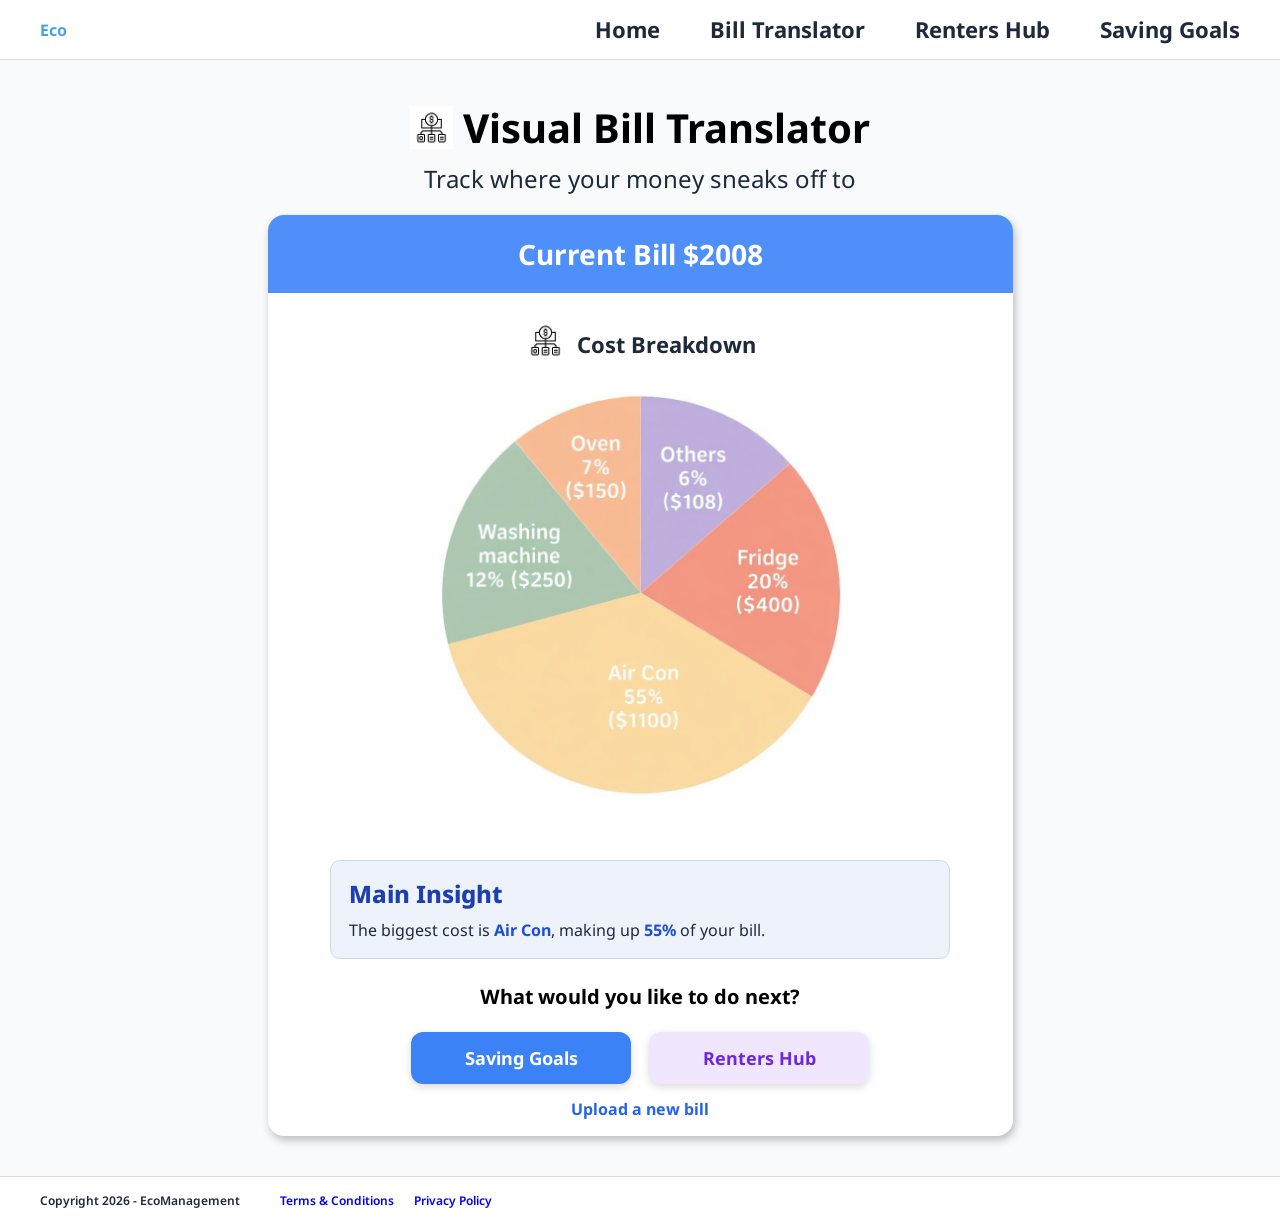
==== bill-translator.html @ 63bab9c0 "Bill Translator Re-Evaluation Design" ====
<!DOCTYPE html>
<html lang="en">
<head>
  <meta charset="UTF-8">
  <title>Bill Translator - EcoManagement</title>
  <meta name="viewport" content="width=device-width, initial-scale=1.0">
  <link rel="stylesheet" href="https://fonts.googleapis.com/css2?family=Noto+Sans+Georgian:wght@400;600&display=swap">
  <link rel="stylesheet" href="bill-translator.css">
</head>

<body>

<header>
    <div class="logo">Eco</div>
    <nav>
        <a href="index.html" class="nav-link">Home</a>
        <a href="bill-translator.html" class="nav-link">Bill Translator</a>
        <a href="renters-hub.html" class="nav-link ">Renters Hub</a>
        <a href="saving-goals.html" class="nav-link">Saving Goals</a>
    </nav>
</header>

<main class="container">

    <div class="title-box">

        <div class="title-row">
            <img src="icons/visual-bill-icon.png" alt="Bill Translator Icon" class="title-icon">
            <h1>Visual Bill Translator</h1>
        </div>
        
        <p>Track where your money sneaks off to</p>
    </div>

    <div class="renters-card">

        <div class="bill-header">
            <h2>Current Bill $2008</h2>
        </div>

        <div class="bill-body">
            <div class="breakdown-title">
                <img src="icons/visual-bill-icon.png" alt="Bill Translator Icon" class="title-icon">
                <h3>Cost Breakdown</h3>
            </div>

            <img src="icons/chart.png" alt="Bill cost breakdown pie chart" class="bill-chart">
        </div>

        <div class="insight-box">
            <h4>Main Insight</h4>
            <p>The biggest cost is <span>Air Con</span>, making up <span>55%</span> of your bill.</p>
        </div>

        <div class="next-step">
            <h3>What would you like to do next?</h3>
            
            <div class="action-buttons">
                <a href="saving_goals.html" class="action-btn primary-btn">Saving Goals</a>
                <a href="renters-hub.html" class="action-btn secondary-btn">Renters Hub</a>
            </div>

            <a href="#" class="upload-link">Upload a new bill</a>
        </div>

    </div>

</main>

<footer>
    <span>Copyright 2026 - EcoManagement</span>
    <a href="terms.html">Terms & Conditions</a>
    <a href="privacy.html">Privacy Policy</a>
</footer>

</body>
</html>
---- bill-translator.css ----
* {
    margin: 0;
    padding: 0;
    box-sizing: border-box;
    font-family: "Noto Sans Georgian", sans-serif;
}

body {
    background: #F8FAFC;
    display: flex;
    flex-direction: column;
    min-height: 100vh;
}

header {
    display: flex;
    justify-content: space-between;
    align-items: center;
    padding: 15px 40px;
    background: #fff;
    border-bottom: 1px solid #ddd;
}

.logo {
    font-weight: bold;
    color: #4aa3df;
}

nav {
    display: flex;
    gap: 50px;
}

.nav-link {
    color: #1E293B;
    font-size: 22px;
    font-weight: 700;
    text-decoration: none;
}

.nav-link:hover,
.nav-link:active {
    color: #4E8FF9;
}

.nav-link-active {
    color: #4E8FF9;
}

.container {
    flex: 1;
    display: flex;
    flex-direction: column;
    align-items: center;
    padding: 40px 20px;
}

.title-box {
    text-align: center;
    margin-bottom: 20px;
    max-width: 500px;
}

.title-row {
    display: flex;
    align-items: center;
    justify-content: center;
    gap: 10px;
}

.title-box h1 {
    font-size: 40px;
    font-weight: 700;
    margin-bottom: 7px;
}

.title-box p {
    color: #1E293B;
    text-align: center;
    font-size: 24px;
    font-weight: 400;
}

.title-icon {
    width: 43px;
    height: 43px;
    margin-bottom: 7px;
}

.renters-card {
    width: 745px;
    border-radius: 16px;
    background: #FFF;
    box-shadow: 2px 4px 8px 0 rgba(0, 0, 0, 0.25);
    overflow: hidden;
    padding: 0px;
}

.bill-header {
    background: #4E8FF9;
    color: #fff;
    text-align: center;
    padding: 20px 16px;

    & h2 {
        font-size: 28px;
        font-weight: 700;
        margin: 0;
    }
}

.bill-body {
    padding: 26px 32px 36px;
    display: flex;
    flex-direction: column;
    align-items: center;
}

.breakdown-title {
    display: flex;
    align-items: center;
    gap: 10px;
    margin-bottom: 18px;

    & h3 {
        font-size: 22px;
        font-weight: 700;
        color: #1E293B;
        margin: 0;
    }
}

.breakdown-icon {
    width: 24px;
    height: 24px;
}

.bill-chart {
    width: 100%;
    max-width: 420px;
    height: auto;
    display: block;
}

.insight-box {
    width: 100%;
    max-width: 620px;
    margin: auto;
    background: #EEF3FB;
    border: 1px solid #C9D8F0;
    border-radius: 10px;
    padding: 16px 18px;
    margin-top: 20px;
    margin-bottom: 24px;

    & h4 {
        color: #1E40AF;
        font-size: 24px;
        font-weight: 800;
        margin-bottom: 8px;
    }

    & p {
        color: #1E293B;
        font-size: 16px;
        font-weight: 400;
        line-height: 1.5;
    }

    & p span {
        color: #1D4ED8;
        font-weight: 700;
    }
}

.next-step {
    width: 100%;
    text-align: center;
    padding-bottom: 16px;

    & h3 {
        color: #000;
        font-size: 20px;
        font-weight: 700;
        margin-bottom: 22px;
    }
}

.action-buttons {
    display: flex;
    justify-content: center;
    gap: 18px;
    margin-bottom: 14px;
    flex-wrap: wrap;
}

.action-btn {
    min-width: 220px;
    padding: 14px 24px;
    border-radius: 12px;
    text-decoration: none;
    font-size: 18px;
    font-weight: 700;
    text-align: center;
    display: inline-block;
    box-shadow: 0 3px 8px rgba(0, 0, 0, 0.15);
}

.primary-btn {
    background: #3B82F6;
    color: #fff;
}

.secondary-btn {
    background: #F0E7FF;
    color: #6D28D9;
}

.upload-link {
    color: #2563EB;
    font-size: 16px;
    font-weight: 700;
    text-decoration: none;
}

.upload-link:hover {
    text-decoration: underline;
}

footer {
    display: flex;
    gap: 20px;
    padding: 15px 40px;
    background: #fff;
    border-top: 1px solid #ddd;
    font-size: 12px;
    color: #1E293B;
    font-weight: 600;
}

footer span {
    margin-right: 20px;
}

footer a {
    text-decoration: none;
}
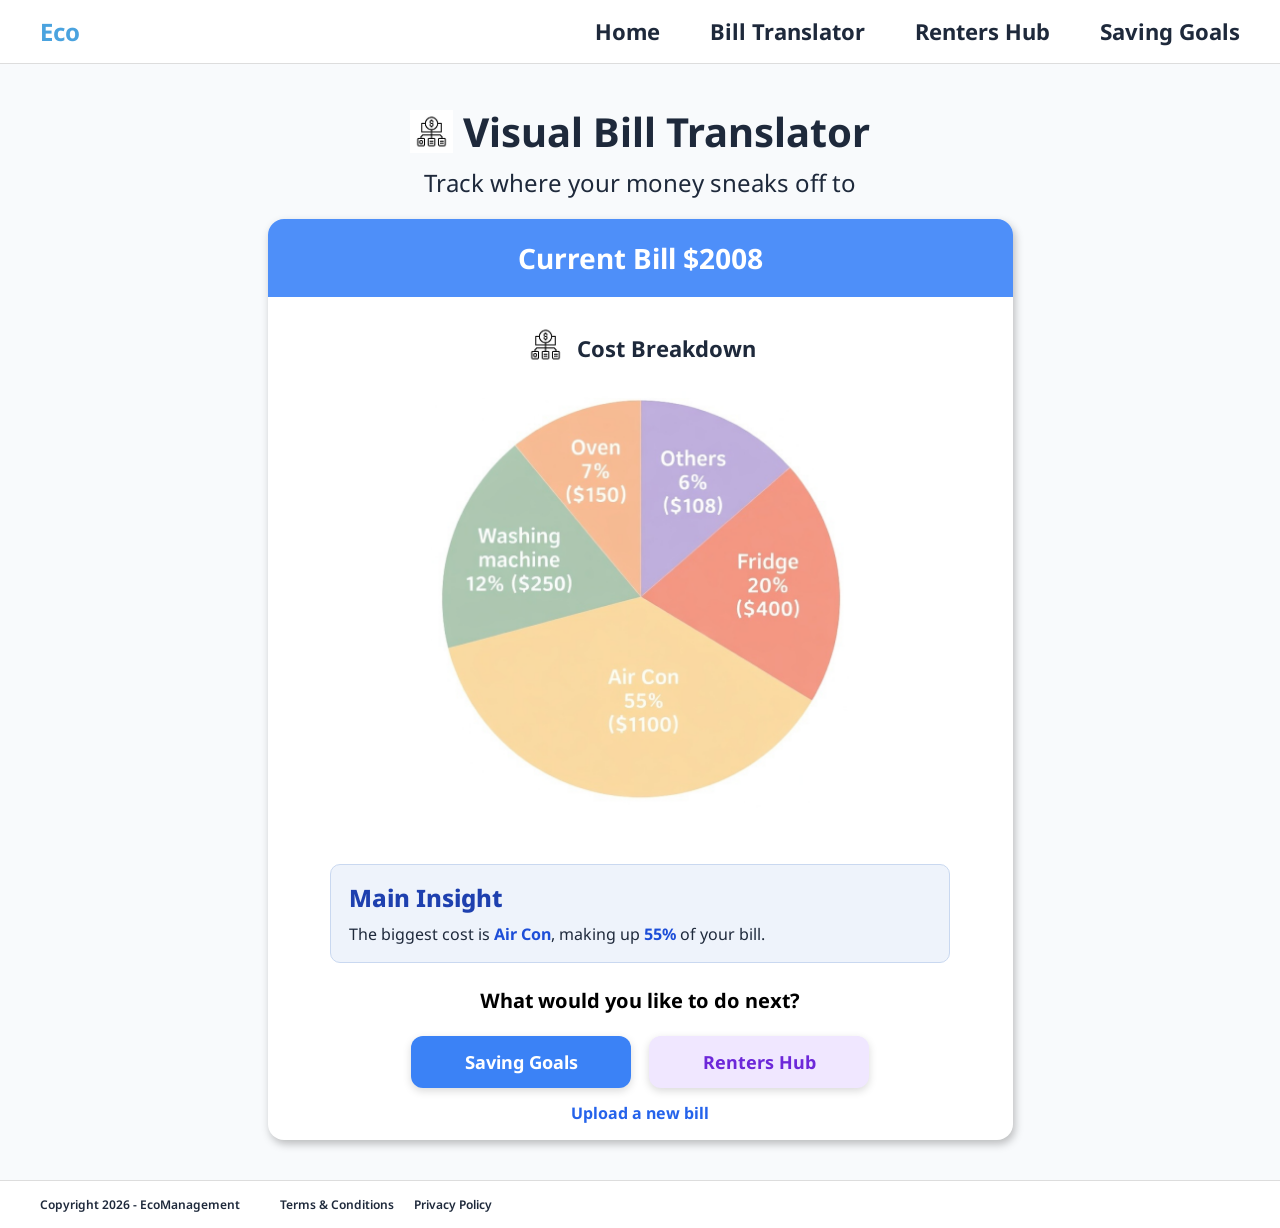
==== commit 29b52988: "Applying global.css to all HTML" ====
--- a/bill-translator.html
+++ b/bill-translator.html
@@ -5,6 +5,7 @@
   <title>Bill Translator - EcoManagement</title>
   <meta name="viewport" content="width=device-width, initial-scale=1.0">
   <link rel="stylesheet" href="https://fonts.googleapis.com/css2?family=Noto+Sans+Georgian:wght@400;600&display=swap">
+  <link rel="stylesheet" href="global.css">
   <link rel="stylesheet" href="bill-translator.css">
 </head>
 
@@ -60,7 +61,7 @@
                 <a href="renters-hub.html" class="action-btn secondary-btn">Renters Hub</a>
             </div>
 
-            <a href="#" class="upload-link">Upload a new bill</a>
+            <a href="index.html" class="upload-link">Upload a new bill</a>
         </div>
 
     </div>
--- a/global.css
+++ b/global.css
@@ -0,0 +1,109 @@
+* {
+    margin: 0;
+    padding: 0;
+    box-sizing: border-box;
+    font-family: "Noto Sans Georgian", sans-serif;
+}
+
+:root {
+    /*backgrounds*/
+    --clr-bg-page:    #F8FAFC;  
+    --clr-bg-surface: #FFFFFF;   
+    --clr-bg-info:    #EFF6FF;  
+
+    /*text*/
+    --clr-text-primary:   #1E293B;  
+    --clr-text-secondary: #64748B;  
+    --clr-text-info:      #1E40AF;  
+
+    /*misc*/
+    --clr-brand:       #4AA3DF;  
+    --clr-accent:      #4E8FF9;  
+    --clr-btn-hover:   #3B82F6;  
+    --clr-btn-default: #CBD5E1;  
+
+    /*borders*/
+    --clr-border:        #DDDDDD;  
+    --clr-border-upload: #CBD5E1;  
+    --clr-border-info:   #BFDBFE;  
+}
+
+body {
+    background: #F8FAFC;
+    display: flex;
+    flex-direction: column;
+    min-height: 100vh;
+    color: #1E293B;
+}
+
+.container {
+    flex: 1;
+    display: flex;
+    flex-direction: column;
+    align-items: center;
+    padding: 40px 20px;
+}
+
+header {
+    display: flex;
+    justify-content: space-between;
+    align-items: center;
+    padding: 15px 40px;
+    background: #FFF;
+    border-bottom: 1px solid #DDD;
+}
+
+.logo {
+    font-size: 24px;
+    font-weight: bold;
+    color: #4AA3DF;
+}
+
+nav {
+    display: flex;
+    gap: 50px;
+}
+
+.nav-link {
+    color: #1E293B;
+    font-size: 22px;
+    font-weight: 700;
+    text-decoration: none;
+    transition: color 0.2s ease;
+}
+
+.nav-link:hover,
+.nav-link-active {
+    color: #4E8FF9;
+}
+
+.home {
+    text-decoration: none;
+    color: #1E293B;
+    font-size: 16px;
+    font-weight: 600;
+}
+
+footer {
+    display: flex;
+    gap: 20px;
+    padding: 15px 40px;
+    background: #FFF;
+    border-top: 1px solid #DDD;
+    font-size: 12px;
+    font-weight: 600;
+    color: #1E293B;
+}
+
+footer span {
+    margin-right: 20px;
+}
+
+footer a {
+    text-decoration: none;
+    color: #1E293B;
+}
+
+footer a:hover {
+    color: #4E8FF9;
+}
--- a/bill-translator.css
+++ b/bill-translator.css
@@ -1,52 +1,3 @@
-* {
-    margin: 0;
-    padding: 0;
-    box-sizing: border-box;
-    font-family: "Noto Sans Georgian", sans-serif;
-}
-
-body {
-    background: #F8FAFC;
-    display: flex;
-    flex-direction: column;
-    min-height: 100vh;
-}
-
-header {
-    display: flex;
-    justify-content: space-between;
-    align-items: center;
-    padding: 15px 40px;
-    background: #fff;
-    border-bottom: 1px solid #ddd;
-}
-
-.logo {
-    font-weight: bold;
-    color: #4aa3df;
-}
-
-nav {
-    display: flex;
-    gap: 50px;
-}
-
-.nav-link {
-    color: #1E293B;
-    font-size: 22px;
-    font-weight: 700;
-    text-decoration: none;
-}
-
-.nav-link:hover,
-.nav-link:active {
-    color: #4E8FF9;
-}
-
-.nav-link-active {
-    color: #4E8FF9;
-}
-
 .container {
     flex: 1;
     display: flex;
@@ -225,23 +176,4 @@
 
 .upload-link:hover {
     text-decoration: underline;
-}
-
-footer {
-    display: flex;
-    gap: 20px;
-    padding: 15px 40px;
-    background: #fff;
-    border-top: 1px solid #ddd;
-    font-size: 12px;
-    color: #1E293B;
-    font-weight: 600;
-}
-
-footer span {
-    margin-right: 20px;
-}
-
-footer a {
-    text-decoration: none;
 }
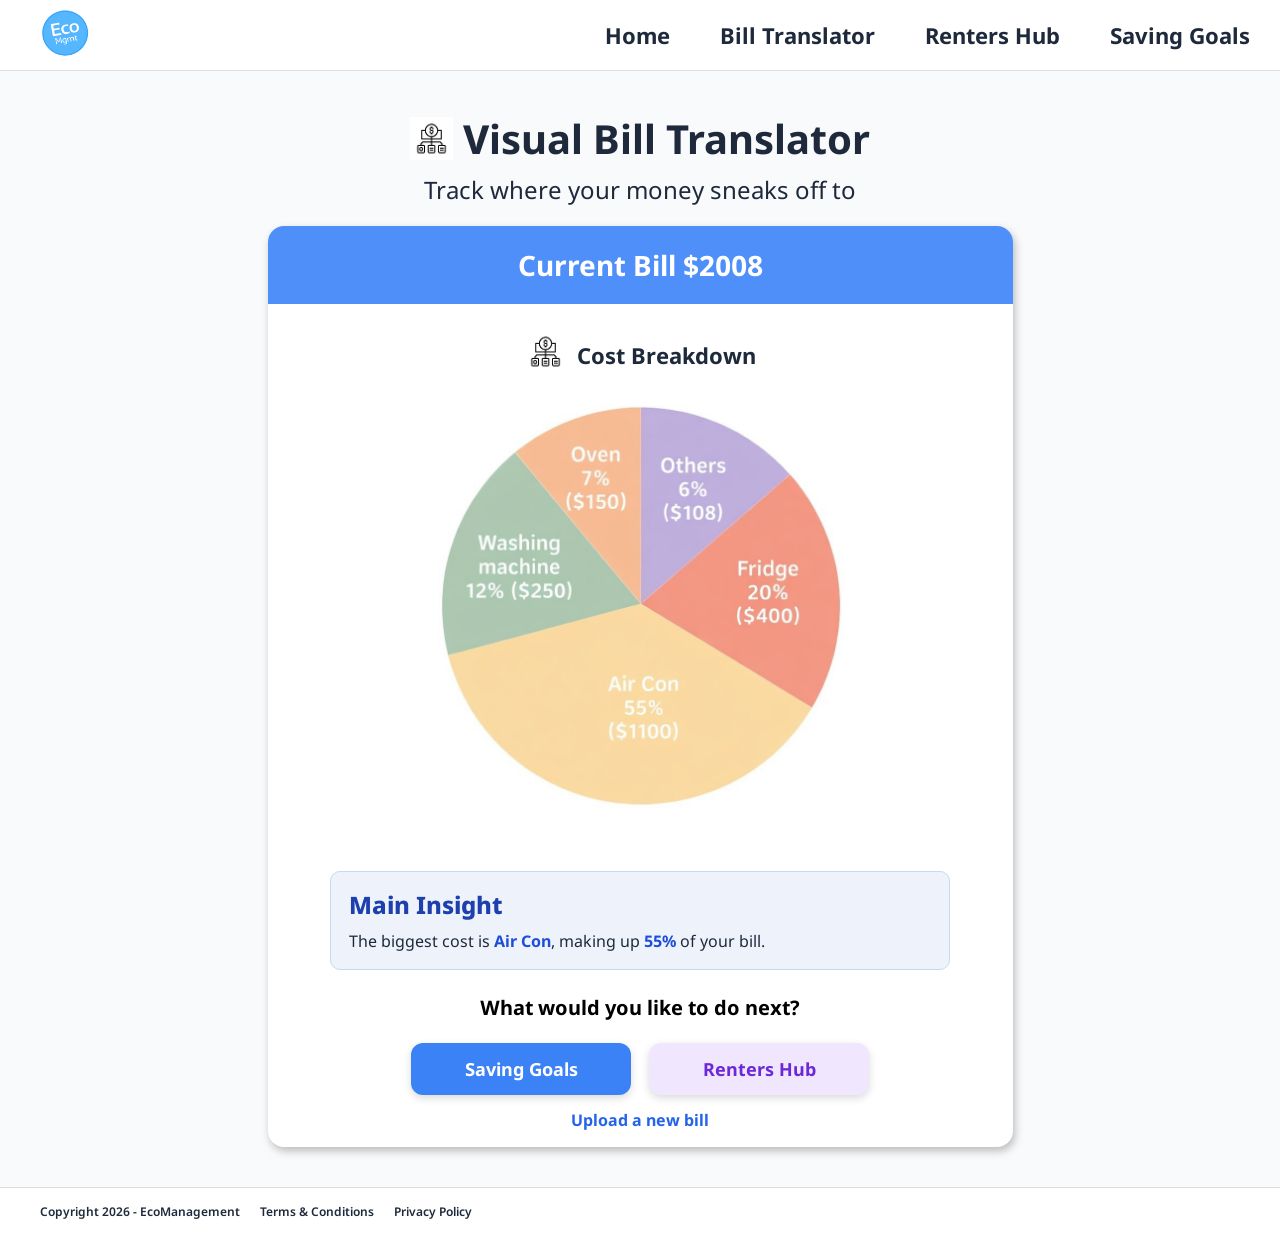
==== commit 75520d87: "Nav / Footer Fix" ====
--- a/bill-translator.html
+++ b/bill-translator.html
@@ -1,4 +1,6 @@
 <!DOCTYPE html>
+<!-- Author: Harry Montgomery
+     Page: Bill Translator -->
 <html lang="en">
 <head>
   <meta charset="UTF-8">
@@ -6,13 +8,14 @@
   <meta name="viewport" content="width=device-width, initial-scale=1.0">
   <link rel="stylesheet" href="https://fonts.googleapis.com/css2?family=Noto+Sans+Georgian:wght@400;600&display=swap">
   <link rel="stylesheet" href="global.css">
-  <link rel="stylesheet" href="bill-translator.css">
 </head>
 
 <body>
 
 <header>
-    <div class="logo">Eco</div>
+    <div class="logo">
+        <img src="icons/logo.png" alt="EcoManagement Logo">
+    </div>
     <nav>
         <a href="index.html" class="nav-link">Home</a>
         <a href="bill-translator.html" class="nav-link">Bill Translator</a>
@@ -21,19 +24,19 @@
     </nav>
 </header>
 
-<main class="container">
+<main class="bill-container">
 
-    <div class="title-box">
+    <div class="bill-title-box">
 
-        <div class="title-row">
-            <img src="icons/visual-bill-icon.png" alt="Bill Translator Icon" class="title-icon">
+        <div class="bill-title-row">
+            <img src="icons/visual-bill-icon.png" alt="Bill Translator Icon" class="bill-title-icon">
             <h1>Visual Bill Translator</h1>
         </div>
         
         <p>Track where your money sneaks off to</p>
     </div>
 
-    <div class="renters-card">
+    <div class="bill-renters-card">
 
         <div class="bill-header">
             <h2>Current Bill $2008</h2>
@@ -41,7 +44,7 @@
 
         <div class="bill-body">
             <div class="breakdown-title">
-                <img src="icons/visual-bill-icon.png" alt="Bill Translator Icon" class="title-icon">
+                <img src="icons/visual-bill-icon.png" alt="Bill Translator Icon" class="bill-title-icon">
                 <h3>Cost Breakdown</h3>
             </div>
 
@@ -57,7 +60,7 @@
             <h3>What would you like to do next?</h3>
             
             <div class="action-buttons">
-                <a href="saving_goals.html" class="action-btn primary-btn">Saving Goals</a>
+                <a href="saving-goals.html" class="action-btn primary-btn">Saving Goals</a>
                 <a href="renters-hub.html" class="action-btn secondary-btn">Renters Hub</a>
             </div>
 
--- a/global.css
+++ b/global.css
@@ -1,3 +1,9 @@
+/* 
+   Stylesheet developed collaboratively by OL10.
+   Final consolidation and integration by Harry Montgomery.
+*/
+
+/* Global */
 * {
     margin: 0;
     padding: 0;
@@ -44,19 +50,35 @@
     padding: 40px 20px;
 }
 
+/* Header */
 header {
     display: flex;
     justify-content: space-between;
     align-items: center;
-    padding: 15px 40px;
+    padding: 0px 30px;
     background: #FFF;
     border-bottom: 1px solid #DDD;
 }
 
-.logo {
-    font-size: 24px;
-    font-weight: bold;
-    color: #4AA3DF;
+.logo img {
+  width: 70px;
+  height: 70px;
+  object-fit: contain;
+  display: block;
+
+  animation: glowPulse 5s ease-in-out infinite;
+}
+
+@keyframes glowPulse {
+  0% {
+    filter: drop-shadow(0 0 0px #4dafff);
+  }
+  50% {
+    filter: drop-shadow(0 0 14px #4dafff);
+  }
+  100% {
+    filter: drop-shadow(0 0 0px #4dafff);
+  }
 }
 
 nav {
@@ -80,10 +102,15 @@
 .home {
     text-decoration: none;
     color: #1E293B;
-    font-size: 16px;
+    font-size: 22px;
     font-weight: 600;
 }
 
+.home:hover {
+    color: var(--clr-accent);
+}
+
+/* Footer */
 footer {
     display: flex;
     gap: 20px;
@@ -95,10 +122,6 @@
     color: #1E293B;
 }
 
-footer span {
-    margin-right: 20px;
-}
-
 footer a {
     text-decoration: none;
     color: #1E293B;
@@ -107,3 +130,792 @@
 footer a:hover {
     color: #4E8FF9;
 }
+
+/* 
+    Homepage 
+    Author: Robindro Kshetrimayum
+*/
+.title-box {
+  text-align: center;
+  margin-bottom: 16px;
+  max-width: 400px;
+
+  /* Main heading */
+  & h1 {
+    font-size: 40px;
+    font-weight: 700;
+    margin-bottom: 12px;
+  }
+
+  /* Subtitle text */
+  & p {
+    font-size: 16px;
+    color: #64748B;
+  }
+
+  /* Adds spacing between multiple paragraphs */
+  & p + p {
+    margin-top: 12px;
+  }
+}
+
+/* Main content box */
+.choice-box {
+  width: 500px;
+  background: #fff;
+  border-radius: 8px;
+  box-shadow: 2px 4px 8px 0 rgba(0, 0, 0, 0.25);
+  overflow: hidden;
+  text-align: center;
+}
+
+/* Blue top bar decoration */
+.choice-box::before {
+  content: "";
+  display: block;
+  height: 35px;
+  background: #3B82F6;
+}
+
+/* Content inside the box */
+.choice-content {
+  padding: 25px 40px;
+  display: flex;
+  flex-direction: column;
+  align-items: center;
+
+  /* Box heading */
+  & h3 {
+    font-size: 18px;
+    margin-bottom: 20px;
+  }
+}
+
+/* Primary button styling */
+.btn {
+  width: 220px;
+  padding: 10px 16px;
+  margin-bottom: 22px;
+  border: none;
+  border-radius: 6px;
+  font-size: 16px;
+  cursor: pointer;
+  background: var(--clr-btn-default);
+  color: var(--clr-text-secondary);
+  font-weight: bold;
+
+  /* Button shadow */
+  filter: drop-shadow(0 2px 2px rgba(0, 0, 0, 0.50));
+
+  /* Smooth hover transition */
+  transition: all 0.2s ease;
+}
+
+/* Button hover effect */
+.btn:hover {
+
+  /* Changes button background colour */
+  background: var(--clr-btn-hover);
+
+  /* Changes text colour */
+  color: var(--clr-bg-surface);
+
+  /* Slight upward movement */
+  transform: translateY(-2px);
+
+  /* Stronger shadow on hover */
+  filter: drop-shadow(0 4px 6px rgba(0, 0, 0, 0.3));
+
+  /* Slight transparency effect */
+  opacity: 0.9;
+}
+
+/* 
+   Upload
+   Author: Dion Kircher
+*/
+.upload-title-box {
+  text-align: left;
+  max-width: 400px;
+  margin: 0;
+
+  & h1 {
+    font-size: 40px;
+    font-weight: 350;
+    margin-bottom: 6px;
+    margin-left: -55px;
+    color: var(--clr-text-primary);
+  }
+
+  & p {
+    font-size: 40px;
+    font-weight: 700;
+    color: var(--clr-text-primary);
+    margin-left: -55px;
+  }
+
+  & p + p {
+    margin-top: 12px;
+    font-size: 16px;
+    font-weight: 550;
+    color: var(--clr-text-secondary);
+    margin-left: -55px;
+  }
+}
+
+.upload-box {
+  margin-top: 10px;
+  width: 420px;
+  height: 330px;
+  background: var(--clr-bg-page);
+  border: 2px dashed var(--clr-border-upload);
+  border-radius: 15px;
+  overflow: hidden;
+  text-align: center;
+  cursor: pointer;
+}
+
+.upload-content {
+  padding: 25px 40px;
+  display: flex;
+  flex-direction: column;
+  align-items: center;
+}
+
+.upload-icon {
+  margin-top: 75px;
+  max-width: 20%; 
+  height: auto;    
+}
+
+.upload-content h3 {
+    color: var(--clr-text-secondary);
+    margin-top: 20px;
+    font-size: 18px;
+    margin-bottom: 5px;
+  }
+
+.upload-content h4 {
+    color: var(--clr-text-secondary);
+    font-size: 14px;
+  }
+
+
+.continue-btn {
+  display: flex;             
+  justify-content: center;   
+  align-items: center;       
+  text-decoration: none;     
+  margin-top: 40px;
+  width: 310px;
+  height: 65px;
+  background: var(--clr-btn-default);
+  color: var(--clr-text-secondary);
+  font-size: 24px;
+  font-weight: bold;
+  border: none;
+  border-radius: 6px;
+  cursor: pointer;           
+  align-self: center;
+  transition: all 0.2s ease;
+  box-shadow: 3px 3px 5px rgb(176, 176, 176);
+}
+
+.continue-btn:hover {
+  background: var(--clr-btn-hover);
+  color: var(--clr-bg-surface);
+  opacity: 0.9;
+}
+
+.disclaimer-box {
+    margin-top: 40px;
+    width: 540px;
+    height: 110px;
+    background: var(--clr-bg-info);
+    border: 1px solid var(--clr-border-info);
+    border-radius: 6px;
+    display: flex;
+    align-items: center;
+    padding: 0 20px;
+    margin-bottom: -30px;
+
+    & p {
+        font-size: 16px;
+        color: var(--clr-text-info);
+        text-align: left;
+    }
+}
+
+/* 
+   Bill Translator
+   Author: Harry Montgomery 
+*/
+.bill-container {
+    flex: 1;
+    display: flex;
+    flex-direction: column;
+    align-items: center;
+    padding: 40px 20px;
+}
+
+.bill-title-box {
+    text-align: center;
+    margin-bottom: 20px;
+    max-width: 500px;
+
+    & h1 {
+        font-size: 40px;
+        font-weight: 700;
+        margin-bottom: 7px;
+    }
+
+    & p {
+        color: #1E293B;
+        text-align: center;
+        font-size: 24px;
+        font-weight: 400;
+    }
+}
+
+.bill-title-row {
+    display: flex;
+    align-items: center;
+    justify-content: center;
+    gap: 10px;
+}
+
+.bill-title-icon {
+    width: 43px;
+    height: 43px;
+    margin-bottom: 7px;
+}
+
+.bill-renters-card {
+    width: 745px;
+    border-radius: 16px;
+    background: #FFF;
+    box-shadow: 2px 4px 8px 0 rgba(0, 0, 0, 0.25);
+    overflow: hidden;
+    padding: 0px;
+}
+
+.bill-header {
+    background: #4E8FF9;
+    color: #fff;
+    text-align: center;
+    padding: 20px 16px;
+
+    & h2 {
+        font-size: 28px;
+        font-weight: 700;
+        margin: 0;
+    }
+}
+
+.bill-body {
+    padding: 26px 32px 36px;
+    display: flex;
+    flex-direction: column;
+    align-items: center;
+}
+
+.breakdown-title {
+    display: flex;
+    align-items: center;
+    gap: 10px;
+    margin-bottom: 18px;
+
+    & h3 {
+        font-size: 22px;
+        font-weight: 700;
+        color: #1E293B;
+        margin: 0;
+    }
+}
+
+.breakdown-icon {
+    width: 24px;
+    height: 24px;
+}
+
+.bill-chart {
+    width: 100%;
+    max-width: 420px;
+    height: auto;
+    display: block;
+}
+
+.insight-box {
+    width: 100%;
+    max-width: 620px;
+    margin: auto;
+    background: #EEF3FB;
+    border: 1px solid #C9D8F0;
+    border-radius: 10px;
+    padding: 16px 18px;
+    margin-top: 20px;
+    margin-bottom: 24px;
+
+    & h4 {
+        color: #1E40AF;
+        font-size: 24px;
+        font-weight: 800;
+        margin-bottom: 8px;
+    }
+
+    & p {
+        color: #1E293B;
+        font-size: 16px;
+        font-weight: 400;
+        line-height: 1.5;
+    }
+
+    & p span {
+        color: #1D4ED8;
+        font-weight: 700;
+    }
+}
+
+.next-step {
+    width: 100%;
+    text-align: center;
+    padding-bottom: 16px;
+
+    & h3 {
+        color: #000;
+        font-size: 20px;
+        font-weight: 700;
+        margin-bottom: 22px;
+    }
+}
+
+.action-buttons {
+    display: flex;
+    justify-content: center;
+    gap: 18px;
+    margin-bottom: 14px;
+    flex-wrap: wrap;
+}
+
+.action-btn {
+    min-width: 220px;
+    padding: 14px 24px;
+    border-radius: 12px;
+    text-decoration: none;
+    font-size: 18px;
+    font-weight: 700;
+    text-align: center;
+    display: inline-block;
+    box-shadow: 0 3px 8px rgba(0, 0, 0, 0.15);
+}
+
+.primary-btn {
+    background: #3B82F6;
+    color: #fff;
+}
+
+.secondary-btn {
+    background: #F0E7FF;
+    color: #6D28D9;
+}
+
+.upload-link {
+    color: #2563EB;
+    font-size: 16px;
+    font-weight: 700;
+    text-decoration: none;
+}
+
+.upload-link:hover {
+    text-decoration: underline;
+}
+
+/* 
+   Renters Hub
+   Author: Mustafa Luaibi
+*/
+.renters-title-box {
+    text-align: center;
+    margin-bottom: 20px;
+    max-width: 400px;
+
+    & h1 {
+        font-size: 40px;
+        font-weight: 700;
+        margin-bottom: 7px;
+    }
+
+    & p {
+        color: #1E293B;
+        text-align: center;
+        font-size: 24px;
+        font-weight: 400;
+    }
+}
+
+.renters-title-row {
+    display: flex;
+    align-items: center;
+    justify-content: center;
+    gap: 10px;
+}
+
+.renters-title-icon {
+    width: 43px;
+    height: 43px;
+    margin-bottom: 7px;
+}
+
+.renters-card {
+    width: 745px;
+    border-radius: 16px;
+    border: 1px solid #E2E8F0;
+    background: #FFF;
+    box-shadow: 2px 4px 8px 0 rgba(0, 0, 0, 0.25);
+    padding: 17px 45px;
+}
+
+.quick-info-box {
+    border-radius: 12px;
+    border: 1px solid #BFDBFE;
+    background: #EFF6FF;
+    padding: 5px 15px;
+    text-align: center;
+    margin-bottom: 12px;
+
+    & strong {
+        font-size: 16px;
+    }
+
+    & p {
+        font-size: 15px;
+    }
+}
+
+.selected-savings-info {
+    display: flex;
+    justify-content: space-between;
+    align-items: center;
+    border-radius: 12px;
+    border: 1px solid #86EFAC;
+    background: #ECFDF5;
+    padding: 10px 25px;
+    margin-bottom: 14px;
+
+    & strong {
+        font-size: 20px;
+    }
+
+    & span {
+        color: #059669;
+        font-size: 28px;
+        font-weight: 700;
+    }
+}
+
+.tips-grid {
+    display: grid;
+    grid-template-columns: 1fr 1fr;
+    gap: 20px;
+}
+
+.tip-card {
+    position: relative;
+    border-radius: 16px;
+    border: 2px solid #DBEAFE;
+    background: #FFF;
+    padding: 15px;
+    transition-property: transform, box-shadow;
+    transition-duration: 0.2s;
+    transition-timing-function: ease;
+    cursor: pointer;
+
+    & input {
+        position: absolute;
+        top: 10px;
+        right: 10px;
+        width: 20px;
+        height: 20px;
+        cursor: pointer;
+    }
+
+    & p {
+        font-size: 16px;
+        color: #64748B;
+        margin-bottom: 7px;
+    }
+}
+
+.tip-card:hover {
+    transform: translateY(-2px);
+    box-shadow: 2px 6px 10px rgba(0, 0, 0, 0.18);
+}
+
+.tip-card:has(input:checked) {
+    border-color: #10B981;
+    background: #ECFDF5;
+}
+
+.tip-cost-info {
+    display: flex;
+    justify-content: space-between;
+    align-items: center;
+
+    & small {
+        color: #6D28D9;
+        font-size: 12px;
+        font-weight: 700;
+        border-radius: 10px;
+        padding: 5px 10px;
+        background: #EDE9FE;
+    }
+
+
+    & strong {
+        color: #059669;
+        font-size: 16px;
+    }
+}
+
+.add-tips-btn {
+    width: 100%;
+    margin-top: 14px;
+    padding: 12px;
+    background: #3B82F6;
+    color: #FFF;
+    border: none;
+    border-radius: 16px;
+    font-size: 21px;
+    font-weight: 700;
+    cursor: pointer;
+    filter: drop-shadow(0 2px 2px rgba(0, 0, 0, 0.50));
+    transition: all 0.2s ease;
+}
+
+.add-tips-btn:hover {
+    background: #2563EB;
+    transform: translateY(-2px);
+    filter: drop-shadow(0 4px 6px rgba(0, 0, 0, 0.3));
+}
+
+/* 
+   Saving Goals
+   Author: Cong Duc Hung Nguyen (Henry)
+*/
+
+/* ---- HERO TITLE ---- */
+.hero {
+    text-align: center;
+    padding: 40px 20px 20px;
+}
+
+.hero-title-box {
+    display: flex;
+    justify-content: center;
+    align-items: center;
+    gap: 15px;
+    margin-bottom: 5px;
+}
+
+.hero-title-box h1 {
+    font-size: 32px;
+    font-weight: 700;
+}
+
+.pig-icon {
+    width: 40px;
+    height: auto;
+}
+
+.quotes {
+    font-size: 18px;
+    color: var(--text-dark);
+}
+
+/* ---- MAIN DASHBOARD CARD ---- */
+.main-container {
+    max-width: 680px; 
+    margin: 0 auto 60px;
+    background: white;
+    border-radius: 12px;
+    padding: 30px;
+    box-shadow: 0 10px 25px rgba(0, 0, 0, 0.05);
+}
+
+/* ---- INFO BANNER ---- */
+.info-banner {
+    background-color: var(--bg-light-blue);
+    border: 1px solid var(--border-blue);
+    border-radius: 8px;
+    padding: 12px;
+    text-align: center;
+    margin-bottom: 20px;
+}
+
+.info-banner b { font-size: 13px; color: var(--text-dark); display: block;}
+.info-banner span { font-size: 12px; color: var(--text-dark); }
+
+/* ---- SUMMARY BLOCKS ---- */
+.summary-row {
+    display: flex;
+    gap: 15px;
+    margin-bottom: 25px;
+}
+
+.summary-box {
+    flex: 1;
+    background-color: var(--bg-light-green);
+    border: 1px solid var(--border-green);
+    border-radius: 8px;
+    padding: 15px;
+    text-align: center;
+    display: flex;
+    flex-direction: column;
+    gap: 5px;
+}
+
+.summary-box b { font-size: 14px; color: var(--text-dark); }
+.val-blue { font-size: 24px; font-weight: 700; color: #3b82f6; }
+.val-green { font-size: 24px; font-weight: 700; color: var(--primary-green); }
+
+/* ---- GOALS LIST ---- */
+.goal-list {
+    display: flex;
+    flex-direction: column;
+    gap: 15px;
+    margin-bottom: 25px;
+}
+
+.goal-card {
+    border: 1px solid var(--border-grey);
+    border-radius: 8px;
+    padding: 15px;
+    background: white;
+}
+
+.goal-card.completed {
+    border-color: var(--primary-green);
+    background-color: var(--bg-light-green);
+}
+
+.goal-header {
+    margin-bottom: 12px;
+}
+
+.goal-header b { 
+            font-size: 15px; 
+            color: var(--text-dark); 
+}
+.goal-header p { 
+            font-size: 12px; 
+            color: var(--text-muted); 
+            margin-top: 2px;
+}
+
+/* Progress Bar */
+.progress-track {
+    width: 100%;
+    height: 10px;
+    background-color: #e2e8f0;
+    border-radius: 10px;
+    margin-bottom: 15px;
+    overflow: hidden;
+}
+
+.progress-fill.green { 
+            background-color: var(--primary-green); 
+            width: 100%; 
+            height: 100%; 
+}
+.progress-fill.grey { 
+            background-color: #cbd5e1; 
+            width: 0%; 
+            height: 100%; }
+
+/* Card Footer */
+.goal-footer {
+    display: flex;
+    justify-content: space-between;
+    align-items: center;
+}
+
+.btn {
+    padding: 6px 16px;
+    border-radius: 6px;
+    font-weight: 700;
+    font-size: 12px;
+    cursor: pointer;
+    border: none;
+    color: white;
+}
+
+.btn.done { 
+            background-color: var(--primary-green); 
+}
+
+.btn.mark { 
+            background-color: #3b82f6; 
+}
+
+.saving-text { 
+            font-size: 12px; 
+            font-weight: 700; 
+            color: var(--primary-green); 
+}
+
+/* ---- ADD GOAL BOX ---- */
+.add-goal-box {
+    border: 2px dashed var(--border-blue);
+    border-radius: 8px;
+    padding: 20px;
+    margin-bottom: 20px;
+}
+
+.add-goal-box b { 
+            display: block; 
+            margin-bottom: 12px; 
+            font-size: 14px; 
+}
+
+.add-goal-inputs {
+    display: flex;
+    gap: 10px;
+}
+
+.add-goal-inputs input {
+    padding: 10px 12px;
+    border: 1px solid var(--border-grey);
+    border-radius: 6px;
+    font-size: 12px;
+    font-family: var(--font-main);
+    outline: none;
+}
+
+.add-goal-inputs input:focus { 
+            border-color: #3b82f6; 
+}
+
+.input-desc { 
+            flex: 1; 
+}
+.input-val { 
+            width: 80px; 
+}
+
+/* ---- MAIN ACTION BUTTON ---- */
+.btn-save-plan {
+    width: 100%;
+    padding: 14px;
+    background-color: #3b82f6;
+    color: white;
+    font-size: 16px;
+    font-weight: 700;
+    border: none;
+    border-radius: 8px;
+    cursor: pointer;
+    transition: opacity 0.2s;
+}
+
+.btn-save-plan:hover { opacity: 0.9; }
+
+
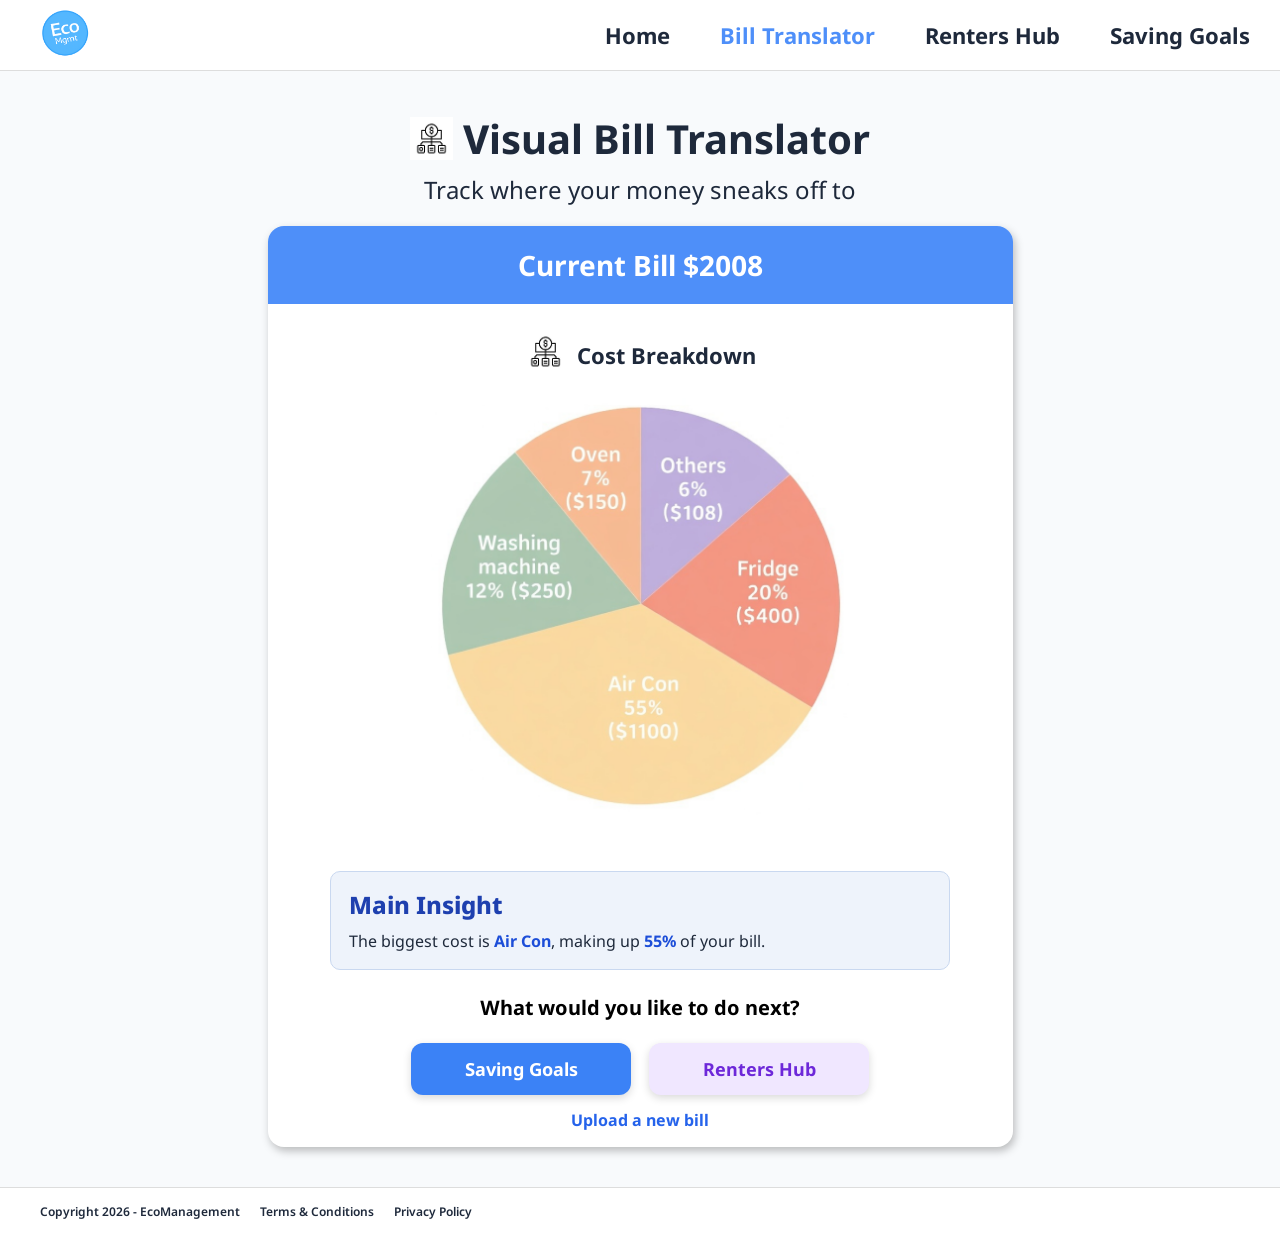
==== commit d2f67cec: "global.css fix" ====
--- a/bill-translator.html
+++ b/bill-translator.html
@@ -18,7 +18,7 @@
     </div>
     <nav>
         <a href="index.html" class="nav-link">Home</a>
-        <a href="bill-translator.html" class="nav-link">Bill Translator</a>
+        <a href="bill-translator.html" class="nav-link-active">Bill Translator</a>
         <a href="renters-hub.html" class="nav-link ">Renters Hub</a>
         <a href="saving-goals.html" class="nav-link">Saving Goals</a>
     </nav>
--- a/global.css
+++ b/global.css
@@ -97,6 +97,10 @@
 .nav-link:hover,
 .nav-link-active {
     color: #4E8FF9;
+    font-size: 22px;
+    font-weight: 700;
+    text-decoration: none;
+    transition: color 0.2s ease;
 }
 
 .home {
@@ -105,7 +109,6 @@
     font-size: 22px;
     font-weight: 600;
 }
-
 .home:hover {
     color: var(--clr-accent);
 }
@@ -120,13 +123,12 @@
     font-size: 12px;
     font-weight: 600;
     color: #1E293B;
-}
-
-footer a {
-    text-decoration: none;
-    color: #1E293B;
-}
-
+
+    & a {
+        text-decoration: none;
+        color: #1E293B;
+    }
+}
 footer a:hover {
     color: #4E8FF9;
 }
@@ -704,22 +706,22 @@
 */
 
 /* ---- HERO TITLE ---- */
-.hero {
+.savings-hero {
     text-align: center;
     padding: 40px 20px 20px;
 }
 
-.hero-title-box {
+.savings-hero-title-box {
     display: flex;
     justify-content: center;
     align-items: center;
     gap: 15px;
     margin-bottom: 5px;
-}
-
-.hero-title-box h1 {
-    font-size: 32px;
-    font-weight: 700;
+
+    & h1 {
+        font-size: 32px;
+        font-weight: 700;
+    }
 }
 
 .pig-icon {
@@ -727,13 +729,13 @@
     height: auto;
 }
 
-.quotes {
+.savings-quotes {
     font-size: 18px;
     color: var(--text-dark);
 }
 
 /* ---- MAIN DASHBOARD CARD ---- */
-.main-container {
+.savings-container {
     max-width: 680px; 
     margin: 0 auto 60px;
     background: white;
@@ -743,26 +745,34 @@
 }
 
 /* ---- INFO BANNER ---- */
-.info-banner {
+.savings-info-banner {
     background-color: var(--bg-light-blue);
     border: 1px solid var(--border-blue);
     border-radius: 8px;
     padding: 12px;
     text-align: center;
     margin-bottom: 20px;
-}
-
-.info-banner b { font-size: 13px; color: var(--text-dark); display: block;}
-.info-banner span { font-size: 12px; color: var(--text-dark); }
+
+    & b {
+        font-size: 13px; 
+        color: var(--text-dark); 
+        display: block;
+    }
+
+    & span {
+        font-size: 12px;
+        color: var(--text-dark);
+    }
+}
 
 /* ---- SUMMARY BLOCKS ---- */
-.summary-row {
+.savings-summary-row {
     display: flex;
     gap: 15px;
     margin-bottom: 25px;
 }
 
-.summary-box {
+.savings-summary-box {
     flex: 1;
     background-color: var(--bg-light-green);
     border: 1px solid var(--border-green);
@@ -772,48 +782,62 @@
     display: flex;
     flex-direction: column;
     gap: 5px;
-}
-
-.summary-box b { font-size: 14px; color: var(--text-dark); }
-.val-blue { font-size: 24px; font-weight: 700; color: #3b82f6; }
-.val-green { font-size: 24px; font-weight: 700; color: var(--primary-green); }
+
+    & b {
+        font-size: 14px; 
+        color: var(--text-dark);
+    }
+}
+
+.val-blue {
+    font-size: 24px;
+    font-weight: 700;
+    color: #3b82f6;
+}
+
+.val-green {
+    font-size: 24px;
+    font-weight: 700;
+    color: var(--primary-green);
+}
 
 /* ---- GOALS LIST ---- */
-.goal-list {
+.savings-goal-list {
     display: flex;
     flex-direction: column;
     gap: 15px;
     margin-bottom: 25px;
 }
 
-.goal-card {
+.savings-goal-card {
     border: 1px solid var(--border-grey);
     border-radius: 8px;
     padding: 15px;
     background: white;
 }
 
-.goal-card.completed {
+.goal-card.savings-completed {
     border-color: var(--primary-green);
     background-color: var(--bg-light-green);
 }
 
-.goal-header {
+.savings-goal-header {
     margin-bottom: 12px;
-}
-
-.goal-header b { 
-            font-size: 15px; 
-            color: var(--text-dark); 
-}
-.goal-header p { 
-            font-size: 12px; 
-            color: var(--text-muted); 
-            margin-top: 2px;
+
+    & b {
+        font-size: 15px; 
+        color: var(--text-dark); 
+    }
+
+    & p {
+        font-size: 12px; 
+        color: var(--text-muted); 
+        margin-top: 2px;
+    }
 }
 
 /* Progress Bar */
-.progress-track {
+.savings-progress-track {
     width: 100%;
     height: 10px;
     background-color: #e2e8f0;
@@ -822,24 +846,25 @@
     overflow: hidden;
 }
 
-.progress-fill.green { 
-            background-color: var(--primary-green); 
-            width: 100%; 
-            height: 100%; 
-}
-.progress-fill.grey { 
-            background-color: #cbd5e1; 
-            width: 0%; 
-            height: 100%; }
+.savings-progress-fill.savings-green { 
+    background-color: var(--primary-green); 
+    width: 100%; 
+    height: 100%; 
+}
+.savings-progress-fill.savings-grey { 
+    background-color: #cbd5e1; 
+    width: 0%; 
+    height: 100%; 
+}
 
 /* Card Footer */
-.goal-footer {
+.savings-goal-footer {
     display: flex;
     justify-content: space-between;
     align-items: center;
 }
 
-.btn {
+.savings-btn {
     padding: 6px 16px;
     border-radius: 6px;
     font-weight: 700;
@@ -849,61 +874,61 @@
     color: white;
 }
 
-.btn.done { 
-            background-color: var(--primary-green); 
-}
-
-.btn.mark { 
-            background-color: #3b82f6; 
-}
-
-.saving-text { 
-            font-size: 12px; 
-            font-weight: 700; 
-            color: var(--primary-green); 
+.savings-btn.savings-done { 
+    background-color: var(--primary-green); 
+}
+
+.savings-btn.savings-mark { 
+    background-color: #3b82f6; 
+}
+
+.savings-text { 
+    font-size: 12px; 
+    font-weight: 700; 
+    color: var(--primary-green); 
 }
 
 /* ---- ADD GOAL BOX ---- */
-.add-goal-box {
+.savings-add-goal-box {
     border: 2px dashed var(--border-blue);
     border-radius: 8px;
     padding: 20px;
     margin-bottom: 20px;
-}
-
-.add-goal-box b { 
-            display: block; 
-            margin-bottom: 12px; 
-            font-size: 14px; 
-}
-
-.add-goal-inputs {
+
+    & b {
+        display: block;
+        max-width: 12px;
+        font-size: 14px;
+    }
+}
+
+.savings-add-goal-inputs {
     display: flex;
     gap: 10px;
-}
-
-.add-goal-inputs input {
-    padding: 10px 12px;
-    border: 1px solid var(--border-grey);
-    border-radius: 6px;
-    font-size: 12px;
-    font-family: var(--font-main);
-    outline: none;
-}
-
-.add-goal-inputs input:focus { 
-            border-color: #3b82f6; 
-}
-
-.input-desc { 
-            flex: 1; 
-}
-.input-val { 
-            width: 80px; 
+
+    & input {
+        padding: 10px 12px;
+        border: 1px solid var(--border-grey);
+        border-radius: 6px;
+        font-size: 12px;
+        font-family: var(--font-main);
+        outline: none;
+    }
+
+    & input:focus {
+        border-color: #3b82f6;
+    }
+}
+
+.savings-input-desc { 
+    flex: 1; 
+}
+.savings-input-val { 
+    width: 80px; 
 }
 
 /* ---- MAIN ACTION BUTTON ---- */
-.btn-save-plan {
+.savings-btn-save-plan {
     width: 100%;
     padding: 14px;
     background-color: #3b82f6;
@@ -914,8 +939,8 @@
     border-radius: 8px;
     cursor: pointer;
     transition: opacity 0.2s;
-}
-
-.btn-save-plan:hover { opacity: 0.9; }
-
-
+
+    & hover {
+        opacity: 0.9;
+    }
+}
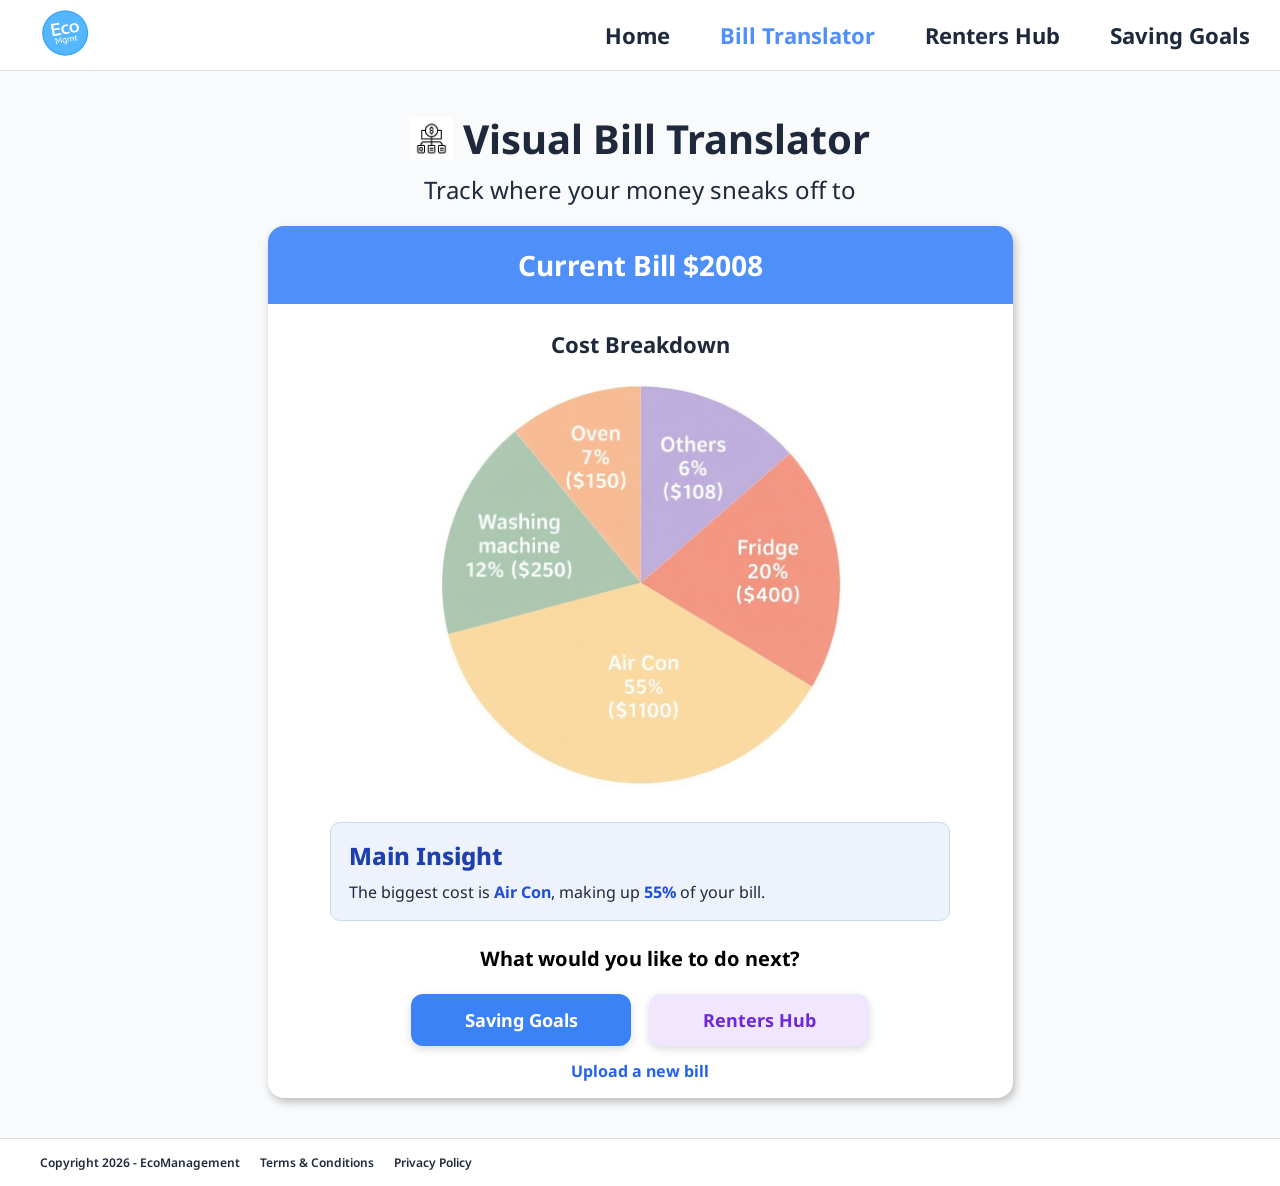
==== commit 18fdec48: "bill-translator css fixes" ====
--- a/bill-translator.html
+++ b/bill-translator.html
@@ -44,7 +44,6 @@
 
         <div class="bill-body">
             <div class="breakdown-title">
-                <img src="icons/visual-bill-icon.png" alt="Bill Translator Icon" class="bill-title-icon">
                 <h3>Cost Breakdown</h3>
             </div>
 
@@ -59,12 +58,12 @@
         <div class="next-step">
             <h3>What would you like to do next?</h3>
             
-            <div class="action-buttons">
-                <a href="saving-goals.html" class="action-btn primary-btn">Saving Goals</a>
-                <a href="renters-hub.html" class="action-btn secondary-btn">Renters Hub</a>
+            <div class="bill-action-buttons">
+                <a href="saving-goals.html" class="bill-action-btn bill-primary-btn">Saving Goals</a>
+                <a href="renters-hub.html" class="bill-action-btn bill-secondary-btn">Renters Hub</a>
             </div>
 
-            <a href="index.html" class="upload-link">Upload a new bill</a>
+            <a href="index.html" class="bill-upload-link">Upload a new bill</a>
         </div>
 
     </div>
--- a/global.css
+++ b/global.css
@@ -146,20 +146,29 @@
   & h1 {
     font-size: 40px;
     font-weight: 700;
-    margin-bottom: 12px;
+    margin-bottom: 7px;
   }
 
   /* Subtitle text */
   & p {
-    font-size: 16px;
-    color: #64748B;
-  }
+    font-size: 24px;
+    text-align: center;
+    color: #1E293B;
+    font-weight: 400
+  }
+  /*& p {
+    color: #1E293B;
+    text-align: center;
+    font-size: 24px;
+    font-weight: 400;
+    }*/
+}
 
   /* Adds spacing between multiple paragraphs */
   & p + p {
     margin-top: 12px;
   }
-}
+
 
 /* Main content box */
 .choice-box {
@@ -194,7 +203,7 @@
 }
 
 /* Primary button styling */
-.btn {
+.homepage-btn {
   width: 220px;
   padding: 10px 16px;
   margin-bottom: 22px;
@@ -214,7 +223,7 @@
 }
 
 /* Button hover effect */
-.btn:hover {
+.homepage-btn:hover {
 
   /* Changes button background colour */
   background: var(--clr-btn-hover);
@@ -415,7 +424,7 @@
 }
 
 .bill-body {
-    padding: 26px 32px 36px;
+    padding: 26px 32px 8px;
     display: flex;
     flex-direction: column;
     align-items: center;
@@ -491,7 +500,7 @@
     }
 }
 
-.action-buttons {
+.bill-action-buttons {
     display: flex;
     justify-content: center;
     gap: 18px;
@@ -499,7 +508,7 @@
     flex-wrap: wrap;
 }
 
-.action-btn {
+.bill-action-btn {
     min-width: 220px;
     padding: 14px 24px;
     border-radius: 12px;
@@ -509,26 +518,37 @@
     text-align: center;
     display: inline-block;
     box-shadow: 0 3px 8px rgba(0, 0, 0, 0.15);
-}
-
-.primary-btn {
+    transition: all 0.2s ease;
+}
+.bill-action-btn:hover {
+    transform: translateY(-2px);
+    filter: drop-shadow(0 4px 6px rgba(0, 0, 0, 0.3));
+}
+
+.bill-primary-btn {
     background: #3B82F6;
     color: #fff;
 }
-
-.secondary-btn {
+.bill-primary-btn:hover {
+    background: #2563EB;
+}
+
+.bill-secondary-btn {
     background: #F0E7FF;
     color: #6D28D9;
 }
-
-.upload-link {
+.bill-secondary-btn:hover {
+    background: #dcc9f8;
+}
+
+.bill-upload-link {
     color: #2563EB;
     font-size: 16px;
     font-weight: 700;
     text-decoration: none;
 }
 
-.upload-link:hover {
+.bill-upload-link:hover {
     text-decoration: underline;
 }
 
@@ -746,21 +766,21 @@
 
 /* ---- INFO BANNER ---- */
 .savings-info-banner {
-    background-color: var(--bg-light-blue);
-    border: 1px solid var(--border-blue);
+    background-color: #EFF6FF;
+    border: 1px solid #BFDBFE;
     border-radius: 8px;
     padding: 12px;
     text-align: center;
     margin-bottom: 20px;
 
     & b {
-        font-size: 13px; 
+        font-size: 16px; 
         color: var(--text-dark); 
         display: block;
     }
 
     & span {
-        font-size: 12px;
+        font-size: 16px;
         color: var(--text-dark);
     }
 }
@@ -774,8 +794,8 @@
 
 .savings-summary-box {
     flex: 1;
-    background-color: var(--bg-light-green);
-    border: 1px solid var(--border-green);
+    background-color: #ECFDF5;
+    border: 1px solid #86EFAC;
     border-radius: 8px;
     padding: 15px;
     text-align: center;
@@ -784,21 +804,21 @@
     gap: 5px;
 
     & b {
-        font-size: 14px; 
-        color: var(--text-dark);
-    }
-}
-
-.val-blue {
+        font-size: 16px; 
+        color: #4B5563;
+    }
+}
+
+.savings-val-blue {
     font-size: 24px;
     font-weight: 700;
-    color: #3b82f6;
-}
-
-.val-green {
+    color: #1E40AF;
+}
+
+.savings-val-green {
     font-size: 24px;
     font-weight: 700;
-    color: var(--primary-green);
+    color: #059669;
 }
 
 /* ---- GOALS LIST ---- */
@@ -810,28 +830,28 @@
 }
 
 .savings-goal-card {
-    border: 1px solid var(--border-grey);
+    border: 1px solid #DBEAFE;
     border-radius: 8px;
     padding: 15px;
     background: white;
 }
 
-.goal-card.savings-completed {
-    border-color: var(--primary-green);
-    background-color: var(--bg-light-green);
+.savings-goal-card.savings-completed {
+    border-color: #34D399;
+    background-color: #ECFDF5;
 }
 
 .savings-goal-header {
     margin-bottom: 12px;
 
     & b {
-        font-size: 15px; 
-        color: var(--text-dark); 
+        font-size: 20px; 
+        color: #000; 
     }
 
     & p {
-        font-size: 12px; 
-        color: var(--text-muted); 
+        font-size: 14px; 
+        color: #64748B; 
         margin-top: 2px;
     }
 }
@@ -847,7 +867,7 @@
 }
 
 .savings-progress-fill.savings-green { 
-    background-color: var(--primary-green); 
+    background-color: #10B981; 
     width: 100%; 
     height: 100%; 
 }
@@ -865,17 +885,17 @@
 }
 
 .savings-btn {
-    padding: 6px 16px;
+    padding: 6px 18px;
     border-radius: 6px;
     font-weight: 700;
-    font-size: 12px;
+    font-size: 18px;
     cursor: pointer;
     border: none;
     color: white;
 }
 
 .savings-btn.savings-done { 
-    background-color: var(--primary-green); 
+    background-color: #10B981; 
 }
 
 .savings-btn.savings-mark { 
@@ -883,22 +903,23 @@
 }
 
 .savings-text { 
-    font-size: 12px; 
+    font-size: 16px; 
     font-weight: 700; 
-    color: var(--primary-green); 
+    color: #10B981; 
 }
 
 /* ---- ADD GOAL BOX ---- */
 .savings-add-goal-box {
-    border: 2px dashed var(--border-blue);
+    border: 2px dashed #93C5FD;
     border-radius: 8px;
     padding: 20px;
     margin-bottom: 20px;
 
     & b {
         display: block;
-        max-width: 12px;
-        font-size: 14px;
+        font-size: 24px;
+        font-weight: 800;
+        padding-bottom: 12px;
     }
 }
 
@@ -908,10 +929,10 @@
 
     & input {
         padding: 10px 12px;
-        border: 1px solid var(--border-grey);
+        border: 1px solid #CBD5E1;
         border-radius: 6px;
         font-size: 12px;
-        font-family: var(--font-main);
+        font-family: #FFFFFF;
         outline: none;
     }
 
